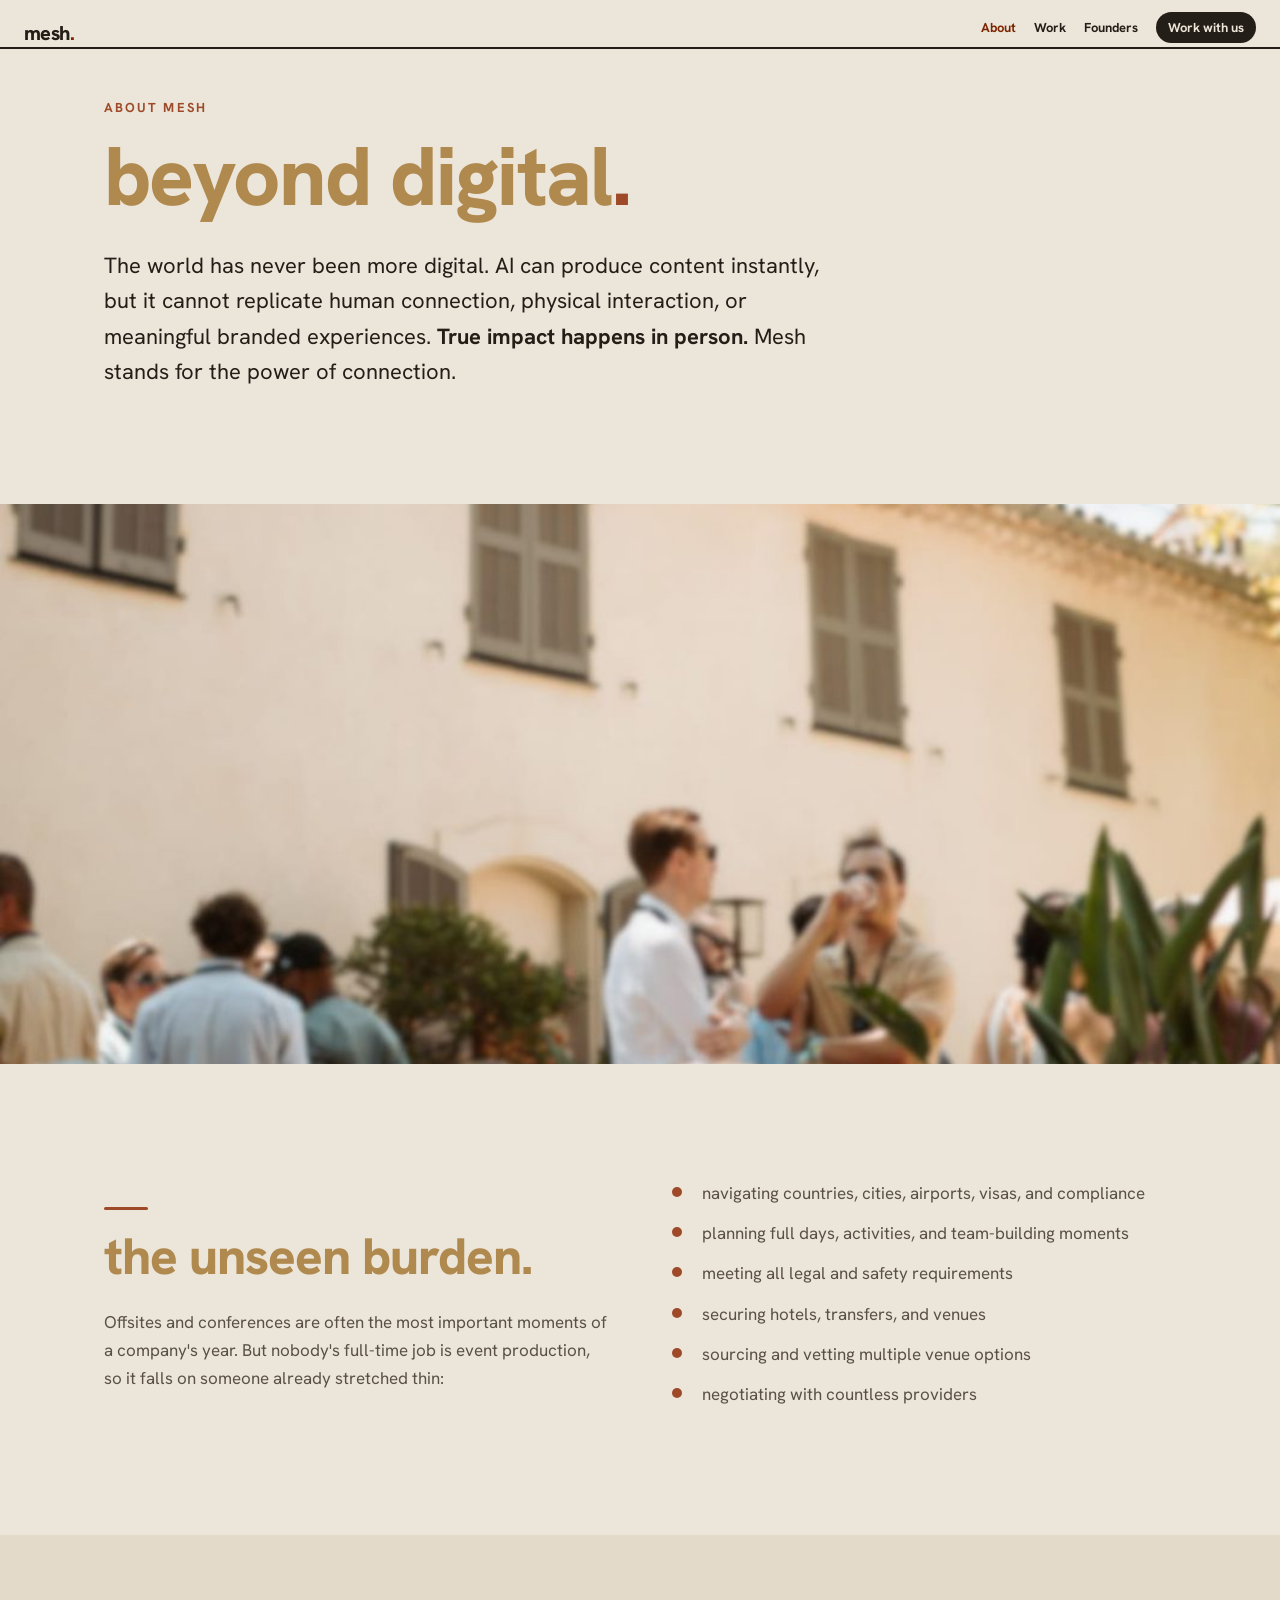
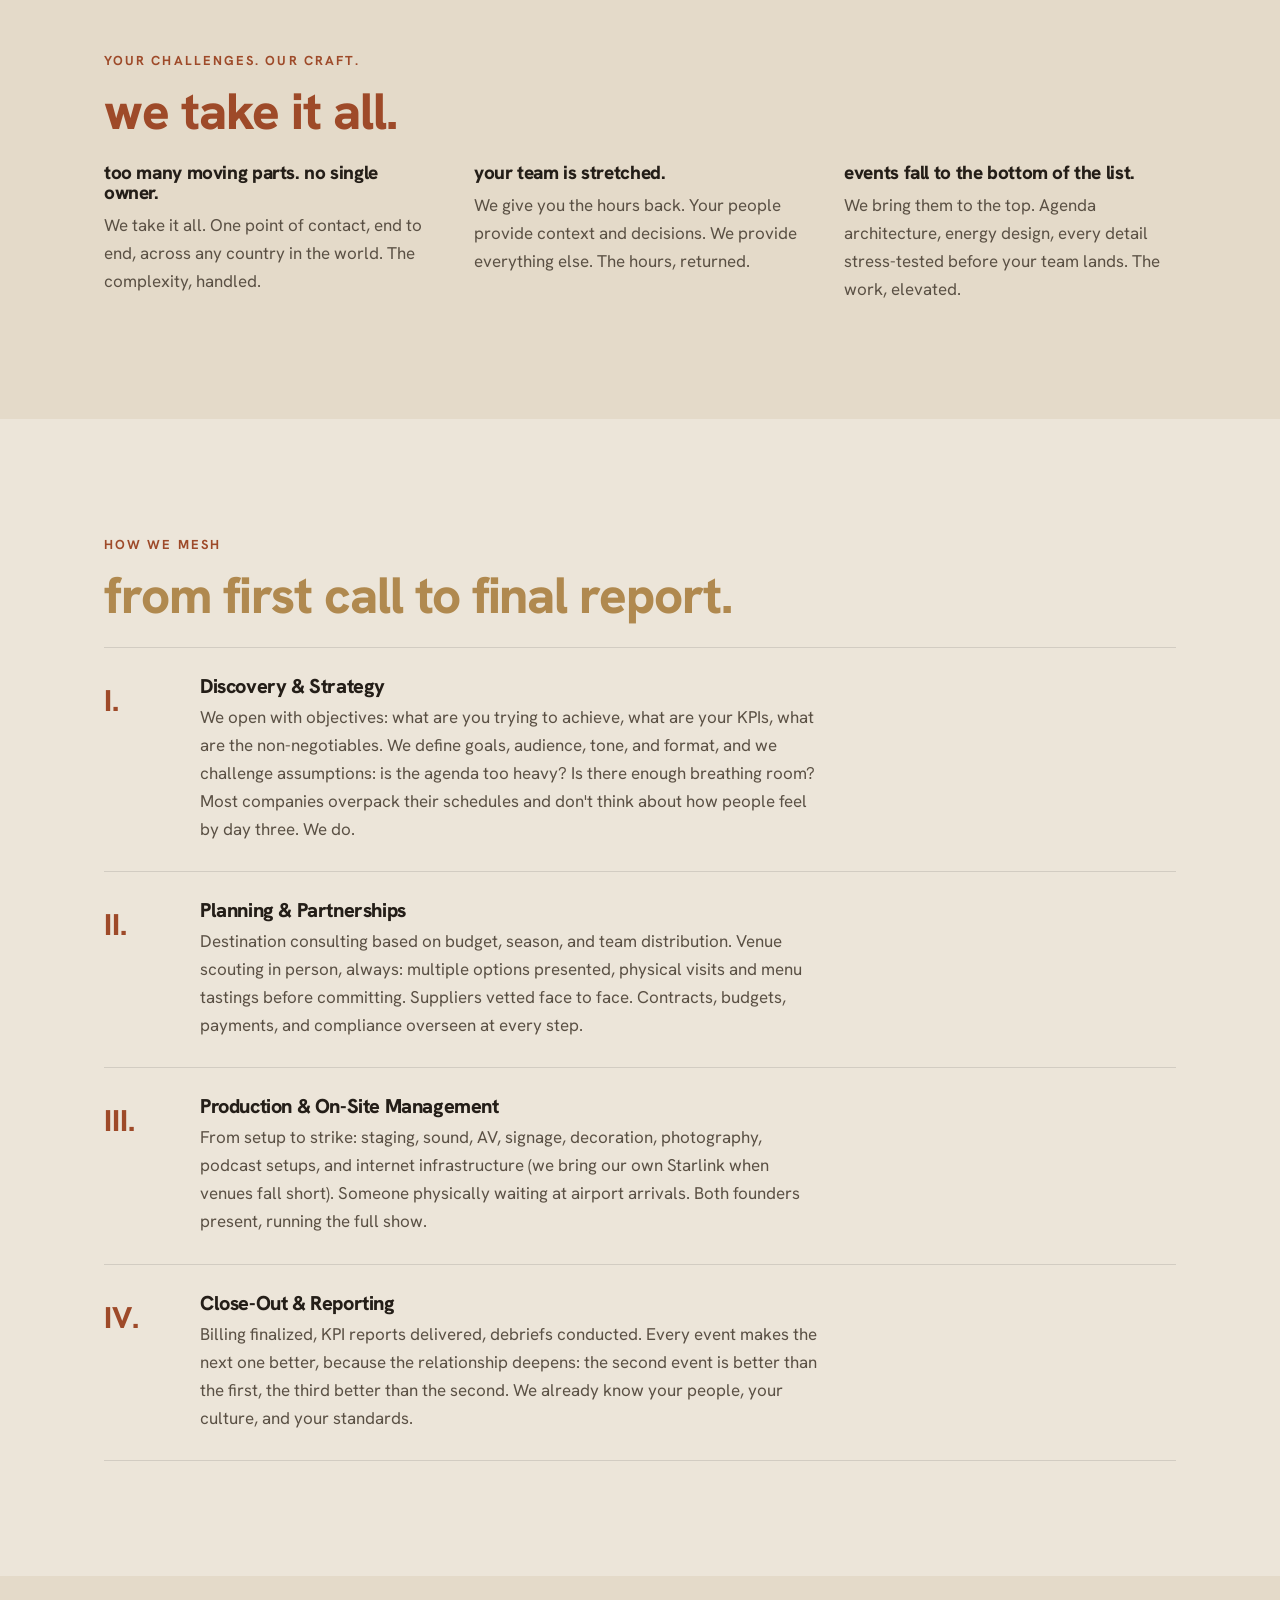
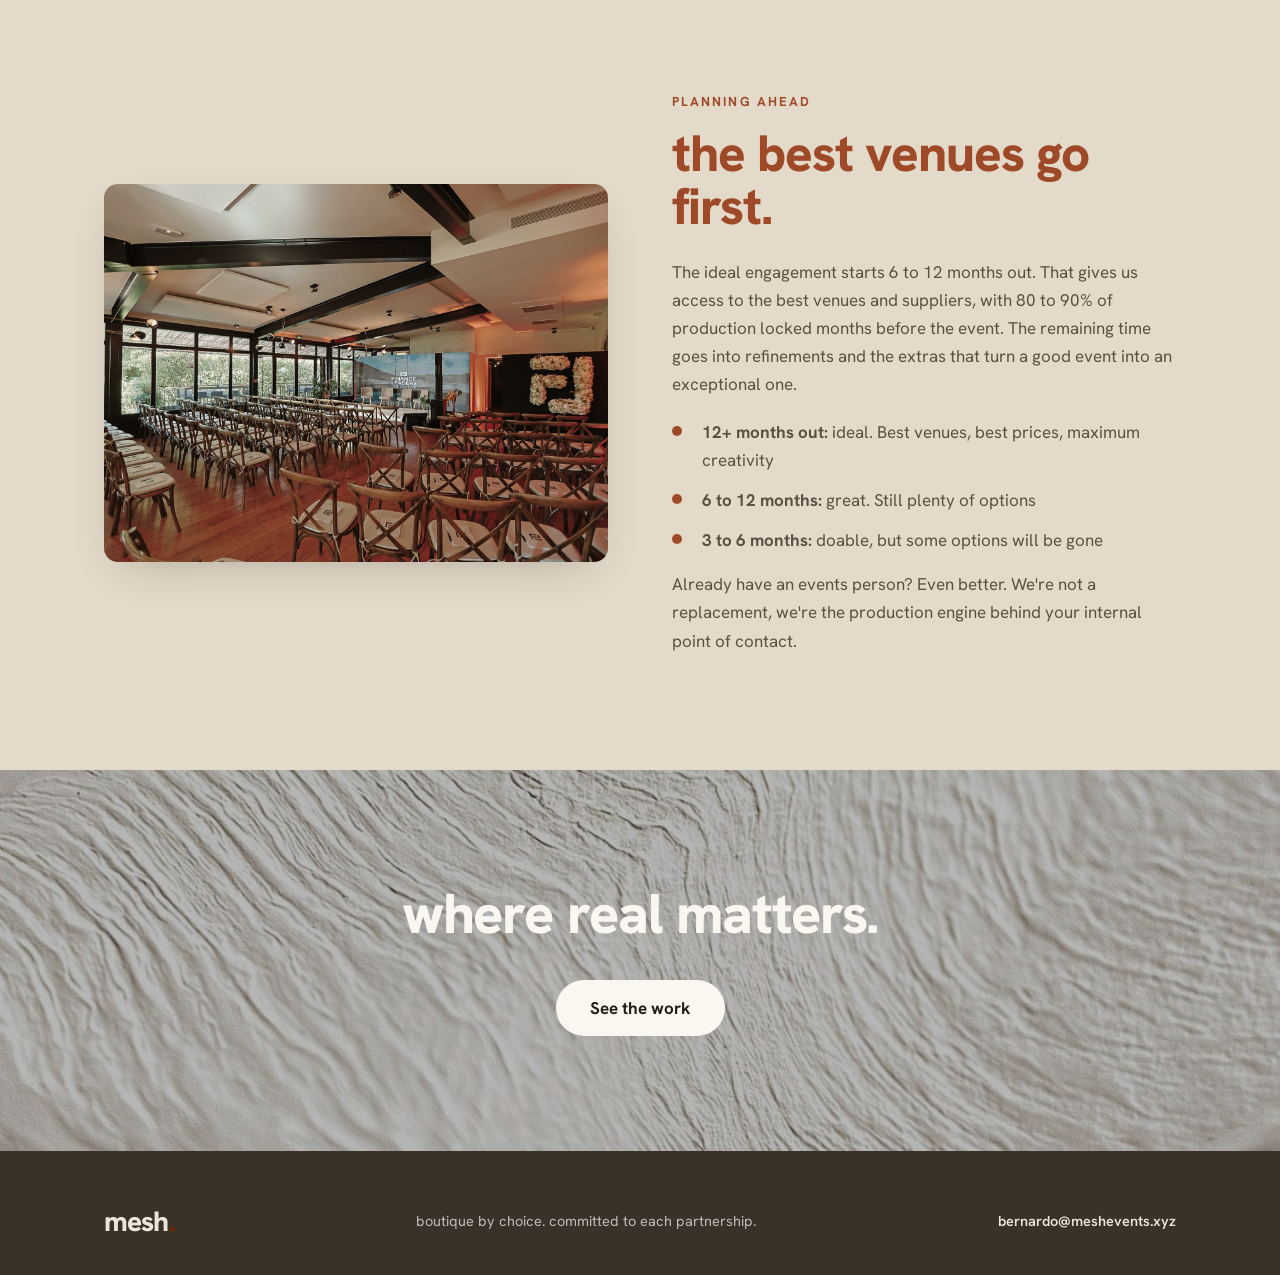
==== about.html @ efc7e6ef "mesh. site v1" ====
<!DOCTYPE html>
<html lang="en">
<head>
<meta charset="UTF-8">
<meta name="viewport" content="width=device-width, initial-scale=1.0">
<title>About · mesh.</title>
<meta name="description" content="How Mesh Events works: an extension of your team, from strategy to on-site management. Both founders at every event.">
<link rel="preconnect" href="https://fonts.googleapis.com">
<link href="https://fonts.googleapis.com/css2?family=Hanken+Grotesk:wght@400;600;700;800&display=swap" rel="stylesheet">
<link rel="icon" type="image/png" href="assets/favicon.png">
<link rel="stylesheet" href="mesh.css">
</head>
<body>

<header class="nav">
  <div class="nav-inner">
    <a href="index.html" class="nav-logo">mesh<span>.</span></a>
    <nav class="links">
      <a href="about.html" class="active">About</a>
      <a href="work.html">Work</a>
      <a href="founders.html">Founders</a>
      <a href="contact.html" class="cta">Work with us</a>
    </nav>
  </div>
</header>

<section>
  <div class="wrap">
    <div class="kicker">about mesh</div>
    <h1 class="display">beyond digital<span class="accent">.</span></h1>
    <p class="lede" style="margin-top:28px">The world has never been more digital. AI can produce content instantly, but it cannot replicate human connection, physical interaction, or meaningful branded experiences. <strong>True impact happens in person.</strong> Mesh stands for the power of connection.</p>
  </div>
</section>

<div class="photo-band"><img src="assets/cannes-courtyard.jpg" alt="Guests at a Mesh event in a Cannes courtyard"></div>

<section>
  <div class="wrap grid-2">
    <div>
      <div class="eyebrow-line"></div>
      <h2 class="section-title sand">the unseen burden.</h2>
      <p class="muted">Offsites and conferences are often the most important moments of a company's year. But nobody's full-time job is event production, so it falls on someone already stretched thin:</p>
    </div>
    <ul class="checks">
      <li>navigating countries, cities, airports, visas, and compliance</li>
      <li>planning full days, activities, and team-building moments</li>
      <li>meeting all legal and safety requirements</li>
      <li>securing hotels, transfers, and venues</li>
      <li>sourcing and vetting multiple venue options</li>
      <li>negotiating with countless providers</li>
    </ul>
  </div>
</section>

<section class="bg-cream">
  <div class="wrap">
    <div class="kicker">your challenges. our craft.</div>
    <h2 class="section-title teal">we take it all.</h2>
    <div class="grid-3">
      <div>
        <h3 style="font-size:19px;margin-bottom:8px">too many moving parts. no single owner.</h3>
        <p class="muted">We take it all. One point of contact, end to end, across any country in the world. The complexity, handled.</p>
      </div>
      <div>
        <h3 style="font-size:19px;margin-bottom:8px">your team is stretched.</h3>
        <p class="muted">We give you the hours back. Your people provide context and decisions. We provide everything else. The hours, returned.</p>
      </div>
      <div>
        <h3 style="font-size:19px;margin-bottom:8px">events fall to the bottom of the list.</h3>
        <p class="muted">We bring them to the top. Agenda architecture, energy design, every detail stress-tested before your team lands. The work, elevated.</p>
      </div>
    </div>
  </div>
</section>

<section>
  <div class="wrap">
    <div class="kicker">how we mesh</div>
    <h2 class="section-title sand">from first call to final report.</h2>
    <div class="process">
      <div class="step-row">
        <div class="num">I.</div>
        <div>
          <h3>Discovery &amp; Strategy</h3>
          <p>We open with objectives: what are you trying to achieve, what are your KPIs, what are the non-negotiables. We define goals, audience, tone, and format, and we challenge assumptions: is the agenda too heavy? Is there enough breathing room? Most companies overpack their schedules and don't think about how people feel by day three. We do.</p>
        </div>
      </div>
      <div class="step-row">
        <div class="num">II.</div>
        <div>
          <h3>Planning &amp; Partnerships</h3>
          <p>Destination consulting based on budget, season, and team distribution. Venue scouting in person, always: multiple options presented, physical visits and menu tastings before committing. Suppliers vetted face to face. Contracts, budgets, payments, and compliance overseen at every step.</p>
        </div>
      </div>
      <div class="step-row">
        <div class="num">III.</div>
        <div>
          <h3>Production &amp; On-Site Management</h3>
          <p>From setup to strike: staging, sound, AV, signage, decoration, photography, podcast setups, and internet infrastructure (we bring our own Starlink when venues fall short). Someone physically waiting at airport arrivals. Both founders present, running the full show.</p>
        </div>
      </div>
      <div class="step-row">
        <div class="num">IV.</div>
        <div>
          <h3>Close-Out &amp; Reporting</h3>
          <p>Billing finalized, KPI reports delivered, debriefs conducted. Every event makes the next one better, because the relationship deepens: the second event is better than the first, the third better than the second. We already know your people, your culture, and your standards.</p>
        </div>
      </div>
    </div>
  </div>
</section>

<section class="bg-cream">
  <div class="wrap grid-2">
    <div class="split-img"><img src="assets/cannes-conference.jpg" alt="Conference room produced by Mesh in Cannes"></div>
    <div>
      <div class="kicker">planning ahead</div>
      <h2 class="section-title teal">the best venues go first.</h2>
      <p class="muted">The ideal engagement starts 6 to 12 months out. That gives us access to the best venues and suppliers, with 80 to 90% of production locked months before the event. The remaining time goes into refinements and the extras that turn a good event into an exceptional one.</p>
      <ul class="checks" style="margin-top:20px">
        <li><strong>12+ months out:</strong> ideal. Best venues, best prices, maximum creativity</li>
        <li><strong>6 to 12 months:</strong> great. Still plenty of options</li>
        <li><strong>3 to 6 months:</strong> doable, but some options will be gone</li>
      </ul>
      <p class="muted" style="margin-top:16px">Already have an events person? Even better. We're not a replacement, we're the production engine behind your internal point of contact.</p>
    </div>
  </div>
</section>

<section class="cta-band" style="background-image:url('assets/texture-cream.jpg')">
  <div class="scrim" style="background:rgba(28,28,28,0.32)"></div>
  <div class="wrap">
    <h2>where real matters.</h2>
    <a class="btn" href="work.html">See the work</a>
  </div>
</section>

<footer>
  <div class="wrap foot-inner">
    <div class="foot-logo">mesh<span>.</span></div>
    <div>boutique by choice. committed to each partnership.</div>
    <a href="mailto:bernardo@meshevents.xyz">bernardo@meshevents.xyz</a>
  </div>
</footer>

</body>
</html>
---- mesh.css ----
/* mesh. — shared styles
   Warm deck palette (matches the v5-playful landing): clay/terracotta accents #7C2500 ·
   sand #D9CCBD · warm tan #B0894F · warm ink #241E18 · cream paper #ECE5D9 */

:root {
  --teal: #9E4A29;
  --teal-deep: #7C2500;
  --sand: #D9CCBD;
  --sand-deep: #B0894F;
  --ink: #241E18;
  --ink-soft: #5A5044;
  --paper: #ECE5D9;
  --cream: #E4DAC9;
  --white: #FAF7F1;
  --espresso: #3A3128;
  --max: 1200px;
  --pad: clamp(20px, 5vw, 64px);
}

* { margin: 0; padding: 0; box-sizing: border-box; }
html { scroll-behavior: smooth; }
body {
  font-family: 'Hanken Grotesk', 'Helvetica Neue', Arial, sans-serif;
  background: var(--paper);
  color: var(--ink);
  font-size: 17px;
  line-height: 1.65;
  -webkit-font-smoothing: antialiased;
}
img { max-width: 100%; display: block; }
a { color: inherit; text-decoration: none; }

/* Type */
h1, h2, h3 { font-weight: 800; letter-spacing: -0.02em; line-height: 1.05; }
.display {
  font-size: clamp(40px, 6.5vw, 84px);
  color: var(--sand-deep);
}
.display .accent { color: var(--teal); }
h2.section-title {
  font-size: clamp(30px, 4vw, 52px);
  margin-bottom: 24px;
}
h2.section-title.sand { color: var(--sand-deep); }
h2.section-title.teal { color: var(--teal); }
.kicker {
  font-size: 13px;
  font-weight: 700;
  letter-spacing: 0.16em;
  text-transform: uppercase;
  color: var(--teal);
  margin-bottom: 14px;
}
.lede { font-size: clamp(18px, 2vw, 22px); line-height: 1.6; color: var(--ink); max-width: 62ch; }
.muted { color: var(--ink-soft); }
p + p { margin-top: 1em; }
strong { font-weight: 700; }

/* Layout */
.wrap { max-width: var(--max); margin: 0 auto; padding-left: var(--pad); padding-right: var(--pad); }
section { padding: clamp(64px, 9vw, 128px) 0; }
header.nav + section, header.nav + main > section:first-child { padding-top: clamp(24px, 4vw, 48px); }
.grid-2 { display: grid; grid-template-columns: 1fr 1fr; gap: clamp(32px, 5vw, 80px); align-items: center; }
.grid-3 { display: grid; grid-template-columns: repeat(3, 1fr); gap: clamp(20px, 3vw, 40px); }
@media (max-width: 860px) {
  .grid-2, .grid-3 { grid-template-columns: 1fr; }
}

/* Nav — corner style matching the landing: edge-anchored, transparent, pill CTA */
header.nav {
  position: static;
  background: transparent;
  border-bottom: 2px solid var(--ink);
}
.nav-inner {
  max-width: none; margin: 0;
  padding: 12px 24px 4px;
  display: flex; align-items: flex-end; justify-content: space-between;
}
.nav-logo img { height: 20px; width: auto; }
nav.links { display: flex; align-items: center; gap: 18px; font-weight: 700; font-size: 13px; }
nav.links a { color: var(--ink); transition: color .18s; padding: 4px 0; }
nav.links a:hover, nav.links a.active { color: var(--teal-deep); }
nav.links a.cta {
  color: var(--paper); background: var(--ink);
  padding: 5px 12px; border-radius: 999px;
}
nav.links a.cta:hover { background: var(--teal-deep); color: var(--paper); }
@media (max-width: 640px) { nav.links a:not(.cta):not(.active) { display: none; } }

/* Hero (photo/texture based) */
.hero {
  position: relative;
  min-height: 82vh;
  display: flex; align-items: center; justify-content: center;
  text-align: center;
  background-size: cover; background-position: center;
  padding: 0;
}
.hero .hero-content { position: relative; z-index: 2; padding: var(--pad); }
.hero .scrim { position: absolute; inset: 0; background: rgba(28,28,28,0.18); z-index: 1; }
.hero img.wordmark { width: min(46vw, 420px); margin: 0 auto 18px; }
.hero .tagline { color: var(--white); font-size: clamp(17px, 2.2vw, 24px); font-weight: 700; text-shadow: 0 1px 12px rgba(0,0,0,0.25); }
.hero .sub { color: rgba(255,255,255,0.92); font-weight: 600; margin-top: 10px; font-size: 15px; }

/* Cards */
.card {
  background: var(--white);
  border-radius: 14px;
  overflow: hidden;
  box-shadow: 0 1px 2px rgba(28,28,28,0.05), 0 12px 32px -18px rgba(28,28,28,0.18);
}
.card .card-body { padding: 28px; }
.card h3 { font-size: 22px; margin-bottom: 10px; }
.card img { aspect-ratio: 3/2; object-fit: cover; width: 100%; }

/* Numbers strip */
.numbers {
  background: var(--espresso); color: var(--paper);
}
.numbers .grid-4 {
  display: grid; grid-template-columns: repeat(4, 1fr); gap: 32px; text-align: center;
}
@media (max-width: 860px) { .numbers .grid-4 { grid-template-columns: repeat(2, 1fr); } }
.numbers .n { font-size: clamp(34px, 4.5vw, 56px); font-weight: 800; color: var(--sand); line-height: 1; }
.numbers .l { margin-top: 10px; font-size: 15px; color: rgba(243,243,241,0.75); }

/* Quotes */
.quote-card {
  background: var(--white); border-radius: 14px; padding: 32px;
  box-shadow: 0 1px 2px rgba(28,28,28,0.05), 0 12px 32px -18px rgba(28,28,28,0.18);
  display: flex; flex-direction: column; gap: 18px;
}
.quote-card blockquote { font-size: 16.5px; line-height: 1.65; color: var(--ink-soft); font-style: italic; }
.quote-card .who { display: flex; align-items: center; gap: 12px; margin-top: auto; }
.quote-card .who img { height: 20px; width: auto; opacity: 0.85; }
.quote-card .who span { font-weight: 700; font-size: 14px; }
.stars { color: var(--sand-deep); letter-spacing: 2px; font-size: 14px; }

/* Full-bleed photo band */
.photo-band { padding: 0; }
.photo-band img { width: 100%; height: min(64vh, 560px); object-fit: cover; }

/* Split photo/text */
.split-img { border-radius: 14px; overflow: hidden; box-shadow: 0 16px 44px -20px rgba(28,28,28,0.3); }
.split-img img { width: 100%; height: 100%; object-fit: cover; aspect-ratio: 4/3; }

/* Process */
.process { counter-reset: step; }
.step-row {
  display: grid; grid-template-columns: 72px 1fr; gap: 24px;
  padding: 28px 0; border-top: 1px solid rgba(28,28,28,0.12);
}
.step-row:last-child { border-bottom: 1px solid rgba(28,28,28,0.12); }
.step-row .num { font-size: 30px; font-weight: 800; color: var(--teal); }
.step-row h3 { font-size: 20px; margin-bottom: 6px; }
.step-row p { color: var(--ink-soft); max-width: 62ch; }

/* Lists */
ul.checks { list-style: none; }
ul.checks li { padding-left: 30px; position: relative; margin-bottom: 12px; color: var(--ink-soft); }
ul.checks li::before {
  content: ''; position: absolute; left: 0; top: 8px;
  width: 10px; height: 10px; border-radius: 50%; background: var(--teal);
}
ul.checks.sand li::before { background: var(--sand-deep); }

/* Case studies */
.case { border-top: 1px solid rgba(28,28,28,0.1); }
.case .meta {
  display: flex; flex-wrap: wrap; gap: 12px 28px;
  font-size: 14px; font-weight: 700; color: var(--ink-soft);
  margin: 18px 0 26px;
}
.case .meta span b { color: var(--teal-deep); font-weight: 800; text-transform: uppercase; letter-spacing: 0.08em; font-size: 12px; display: block; }
.case-gallery { display: grid; grid-template-columns: 2fr 1fr 1fr; gap: 14px; margin-top: 40px; }
.case-gallery img { border-radius: 12px; object-fit: cover; width: 100%; height: 100%; aspect-ratio: 4/3; }
.case-gallery img:first-child { grid-row: span 2; aspect-ratio: auto; }
@media (max-width: 860px) { .case-gallery { grid-template-columns: 1fr 1fr; } .case-gallery img:first-child { grid-row: auto; grid-column: span 2; aspect-ratio: 16/9; } }
.case blockquote.outcome {
  margin-top: 36px; padding: 26px 30px;
  background: var(--cream); border-left: 4px solid var(--teal);
  border-radius: 0 12px 12px 0; font-style: italic; color: var(--ink-soft);
}
.case blockquote.outcome cite { display: block; margin-top: 10px; font-style: normal; font-weight: 700; color: var(--ink); }

/* Founders */
.founder { display: grid; grid-template-columns: 260px 1fr; gap: clamp(24px, 4vw, 56px); align-items: start; }
.founder img { border-radius: 14px; width: 100%; }
.founder h3 { font-size: 28px; color: var(--teal-deep); margin-bottom: 4px; }
.founder .role { font-weight: 700; font-size: 14px; letter-spacing: 0.1em; text-transform: uppercase; color: var(--ink-soft); margin-bottom: 16px; }
.founder .own-voice {
  margin-top: 18px; padding: 20px 24px; background: var(--white); border-radius: 12px;
  font-style: italic; color: var(--ink-soft);
  box-shadow: 0 1px 2px rgba(28,28,28,0.05), 0 10px 28px -18px rgba(28,28,28,0.16);
}
@media (max-width: 720px) { .founder { grid-template-columns: 1fr; } .founder img { max-width: 300px; } }

/* CTA band */
.cta-band {
  position: relative; text-align: center; color: var(--white);
  background-size: cover; background-position: center;
}
.cta-band .scrim { position: absolute; inset: 0; background: rgba(28,28,28,0.42); }
.cta-band .wrap { position: relative; z-index: 2; }
.cta-band h2 { font-size: clamp(30px, 4.5vw, 56px); margin-bottom: 18px; }
.btn {
  display: inline-block; margin-top: 18px;
  background: var(--white); color: var(--ink);
  font-weight: 700; padding: 14px 34px; border-radius: 999px;
  transition: transform .15s, background .15s;
}
.btn:hover { transform: translateY(-2px); background: var(--sand); }
.btn.dark { background: var(--ink); color: var(--white); }
.btn.dark:hover { background: var(--teal-deep); }

/* Footer */
footer {
  background: var(--espresso); color: rgba(243,243,241,0.72);
  padding: 56px 0 40px; font-size: 14.5px;
}
footer .foot-inner { display: flex; flex-wrap: wrap; gap: 28px; justify-content: space-between; align-items: center; }
footer img { height: 26px; }
footer a { color: var(--paper); font-weight: 600; }
footer a:hover { color: var(--sand); }

/* Utility */
.bg-cream { background: var(--cream); }
.bg-white { background: var(--white); }
.center { text-align: center; }
.mt-lg { margin-top: 48px; }
.eyebrow-line { width: 44px; height: 3px; background: var(--teal); margin-bottom: 20px; border-radius: 2px; }

/* Typographic logo (nav + footer) */
.nav-logo { font-size: 20px; font-weight: 800; letter-spacing: -0.03em; color: var(--ink); line-height: 1; }
.nav-logo span { color: var(--teal-deep); }
.foot-logo { font-size: 28px; font-weight: 800; letter-spacing: -0.03em; color: var(--paper); line-height: 1; }
.foot-logo span { color: var(--teal-deep); }

/* Typographic hero (v2 — replaces logo-over-photo) */
.hero-type {
  padding: clamp(90px, 14vh, 160px) 0 clamp(36px, 5vh, 64px);
  background: var(--paper);
}
.hero-type .giant {
  font-size: clamp(96px, 19vw, 280px);
  font-weight: 800; letter-spacing: -0.045em; line-height: 0.9;
  color: var(--ink);
}
.hero-type .dot { color: var(--teal); }
.hero-type .hero-line {
  display: flex; flex-wrap: wrap; justify-content: space-between; align-items: baseline;
  gap: 8px 32px; margin-top: 26px;
  border-top: 2px solid var(--ink); padding-top: 18px;
}
.hero-type .tagline { font-size: clamp(17px, 2.4vw, 26px); font-weight: 700; color: var(--ink); }
.hero-type .sub { font-size: clamp(14px, 1.6vw, 17px); font-weight: 600; color: var(--ink-soft); }
.hero-photo img { height: min(72vh, 640px); }

/* Hero v3: the work leads, logo stays small in the nav */
.hero-work { justify-content: flex-start; align-items: flex-end; }
.hero-work .hero-caption {
  position: relative; z-index: 2;
  padding: 0 var(--pad) clamp(40px, 7vh, 72px);
  max-width: 900px;
}
.hero-work .hero-caption h1 {
  color: var(--white); font-size: clamp(32px, 5.2vw, 66px);
  letter-spacing: -0.02em; line-height: 1.05;
  text-shadow: 0 2px 24px rgba(0,0,0,0.35);
}
.hero-work .hero-caption .sub {
  margin-top: 16px; color: rgba(255,255,255,0.92);
  font-weight: 600; font-size: clamp(13.5px, 1.5vw, 16px);
  text-shadow: 0 1px 12px rgba(0,0,0,0.35);
}
.hero-work .scrim { background: linear-gradient(180deg, rgba(28,28,28,0.12) 40%, rgba(28,28,28,0.55) 100%); }
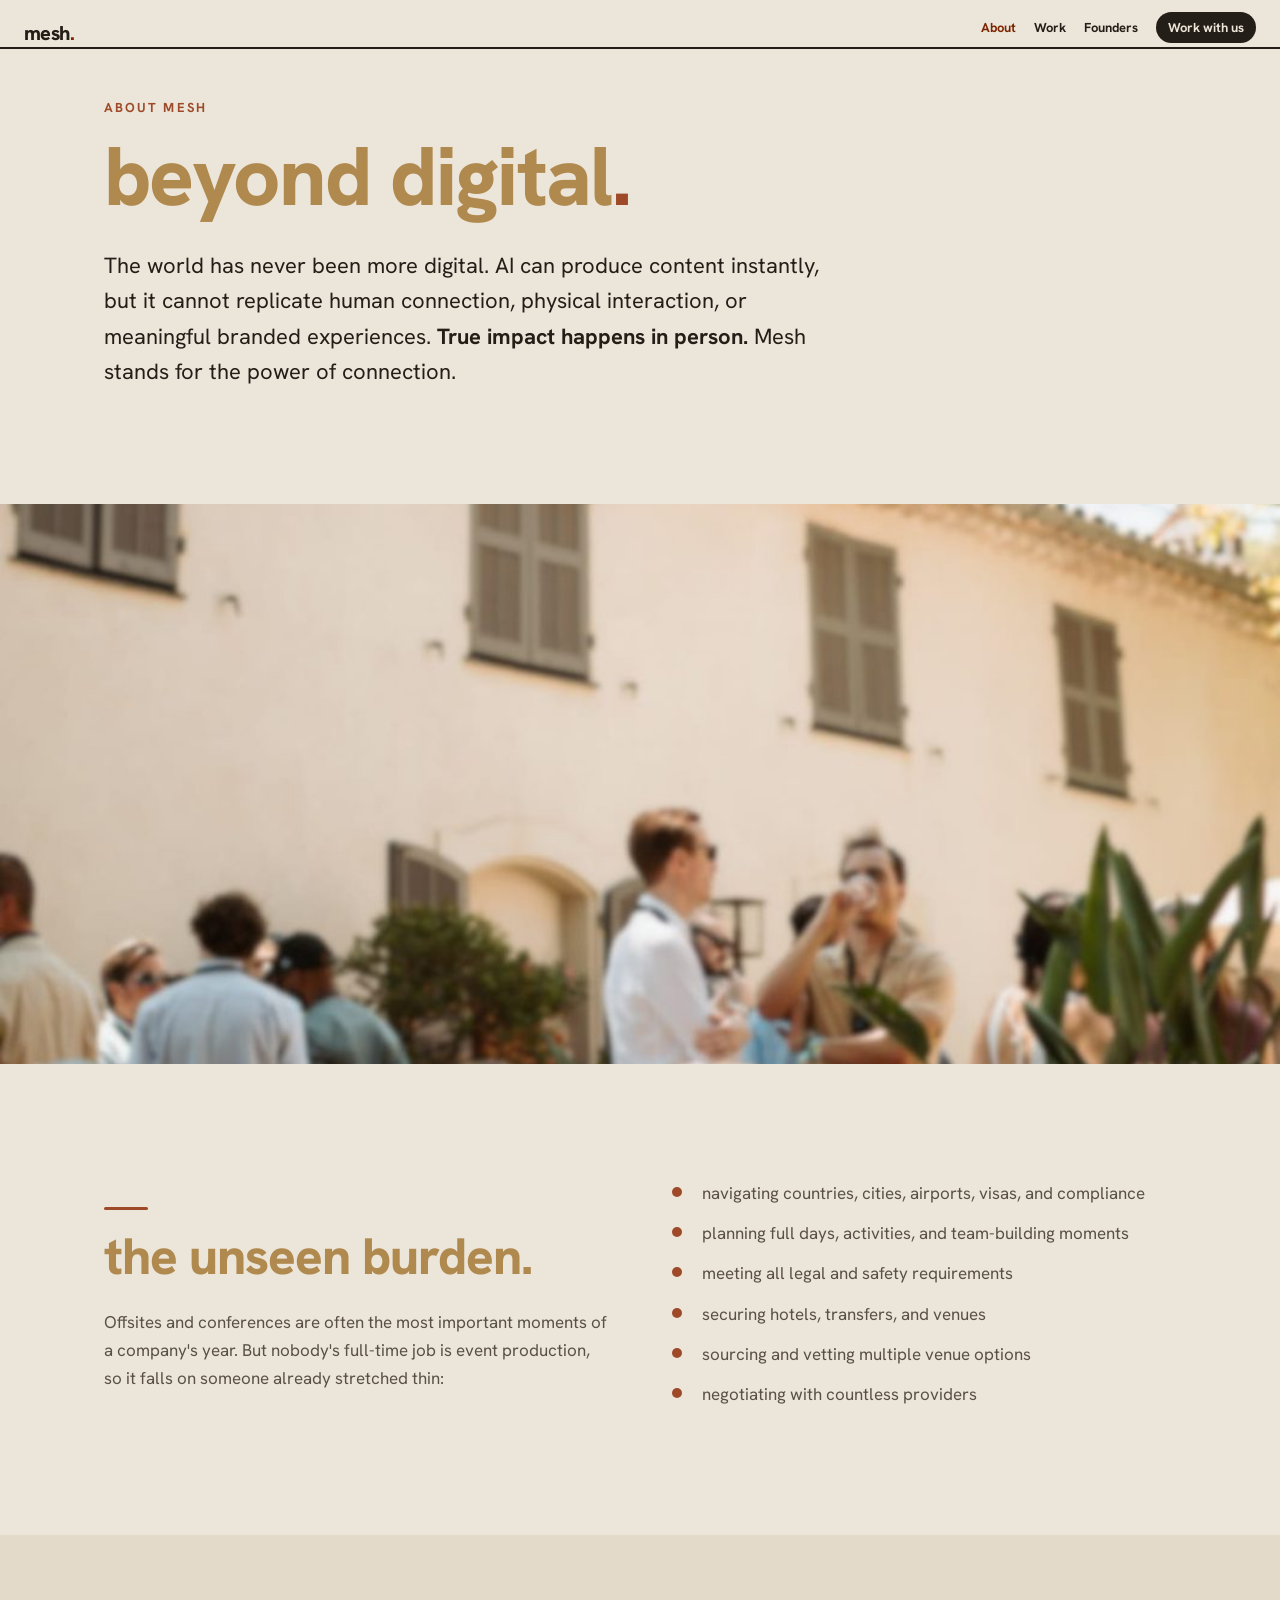
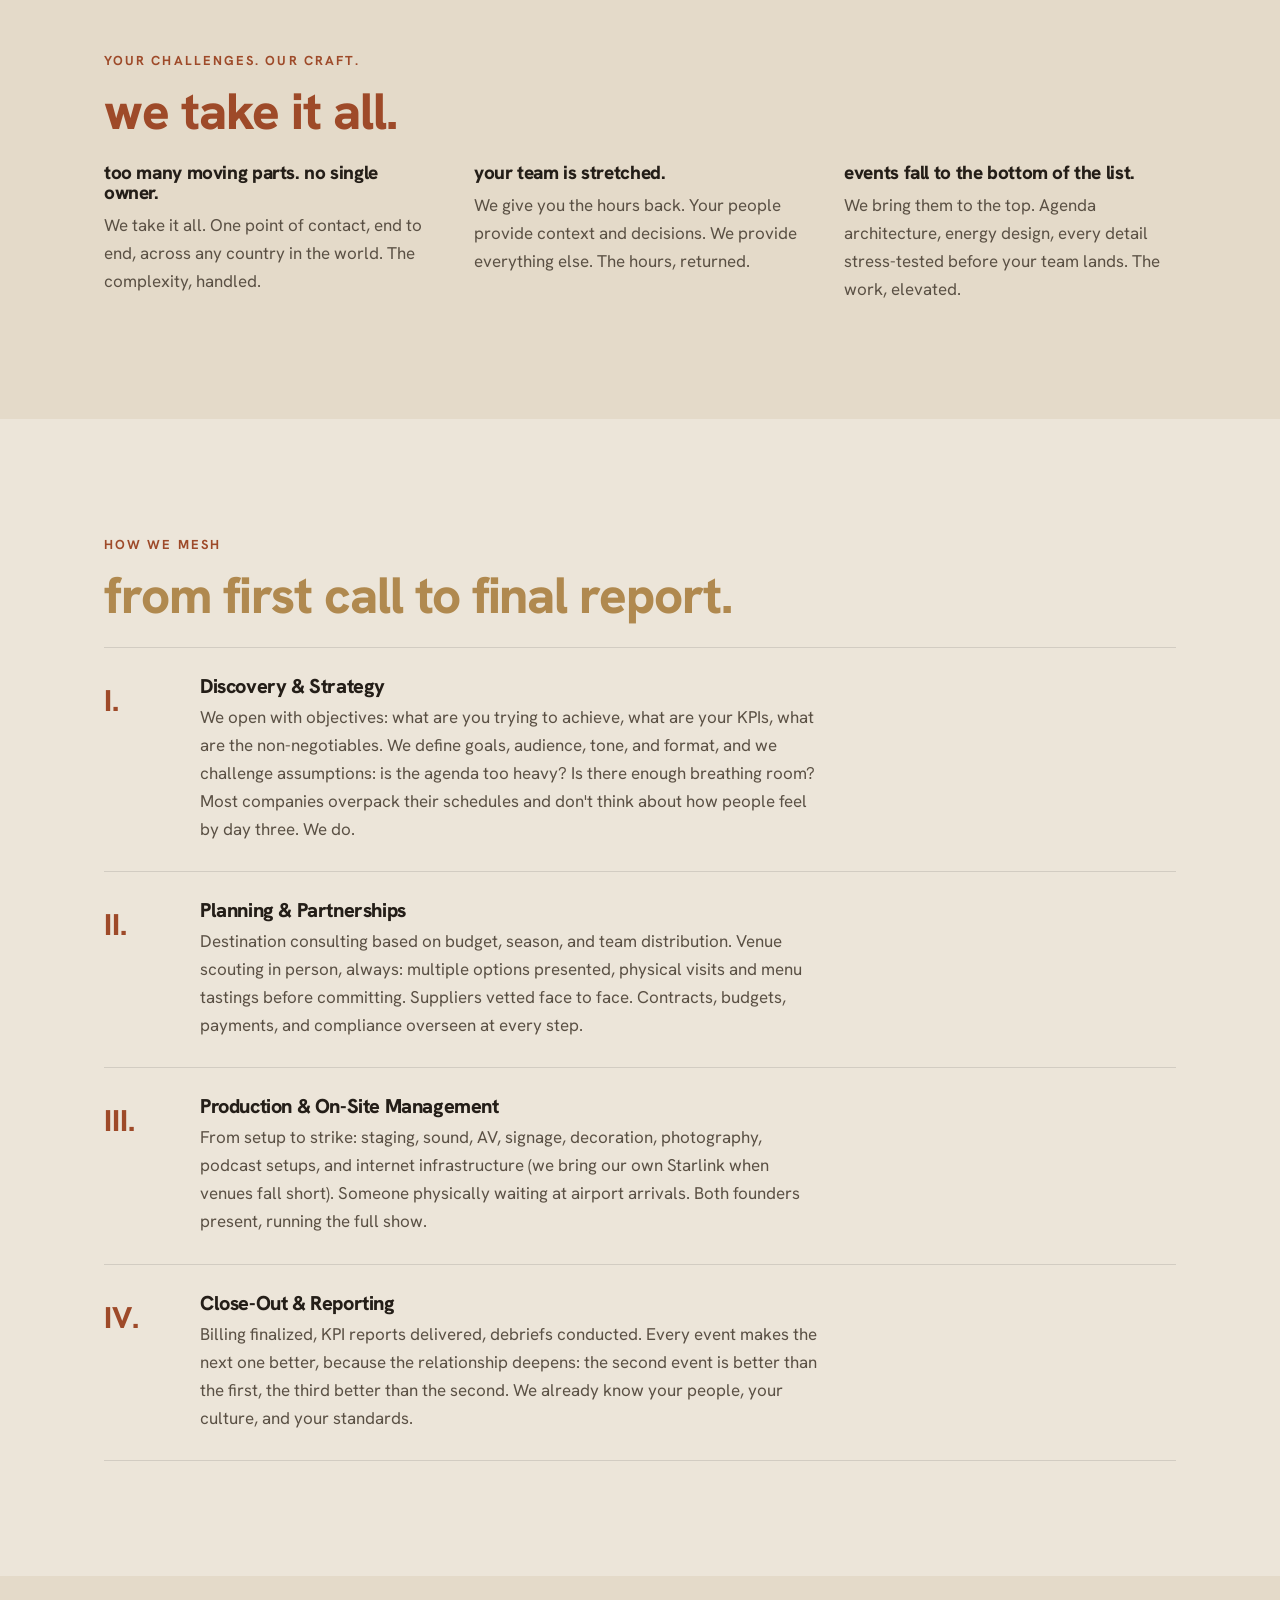
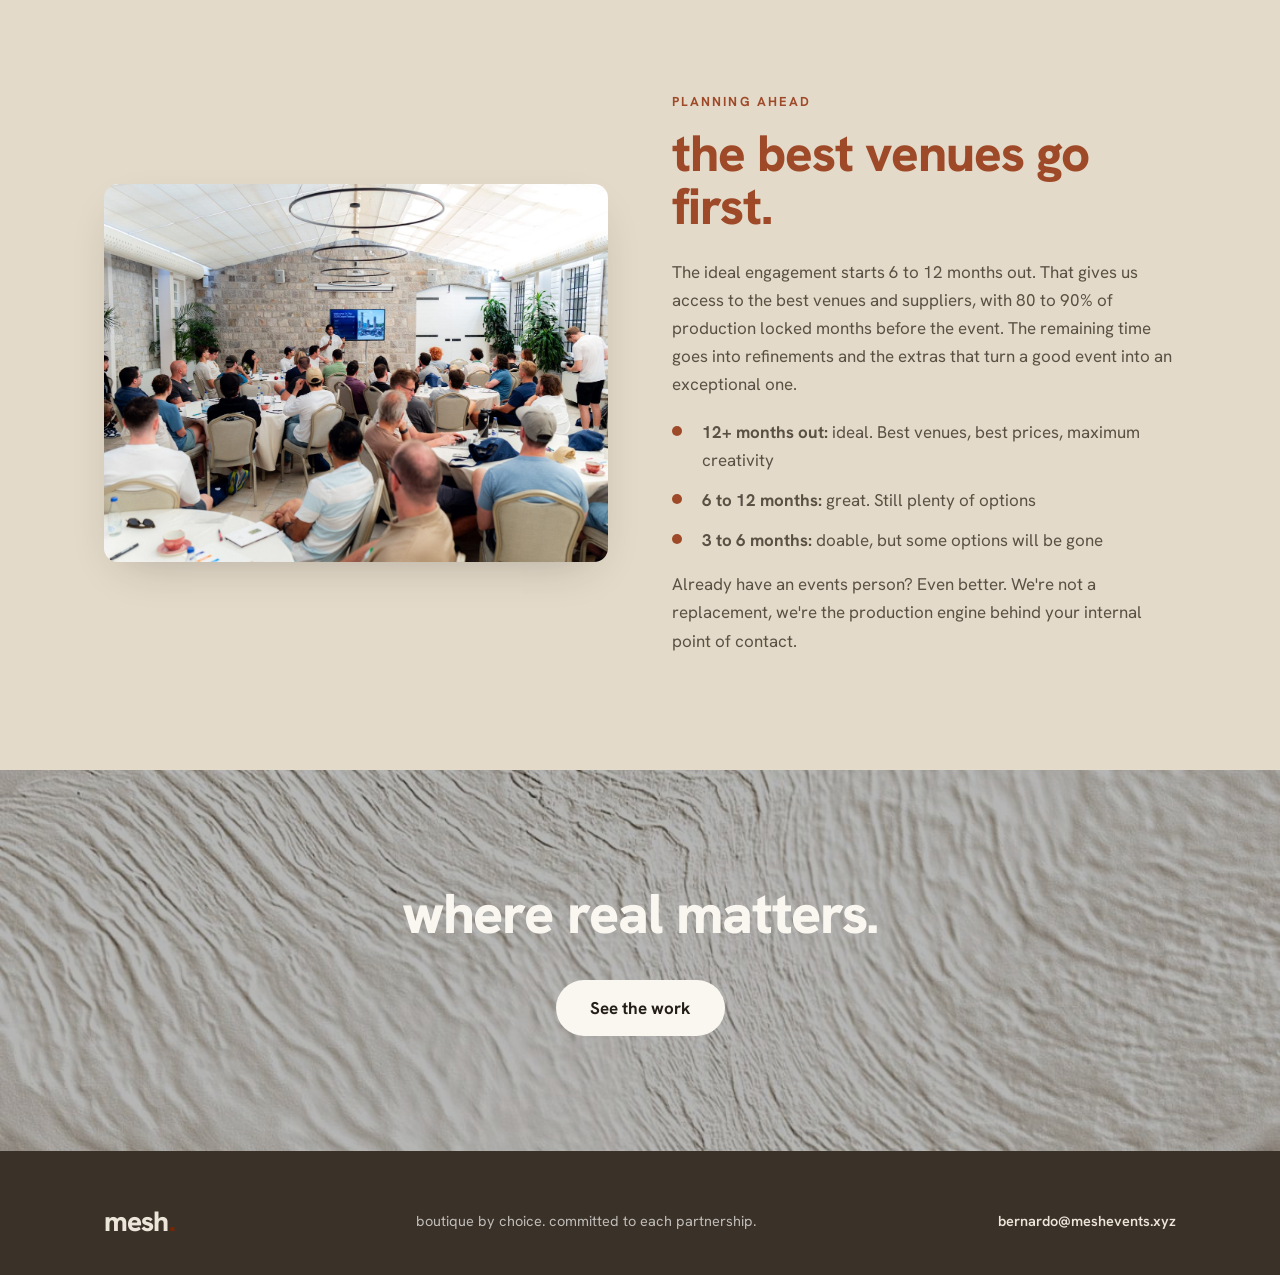
==== commit 8a470a64: "Restore Tres/Delphi photos (no-faces rule applies only to 1inch)" ====
--- a/about.html
+++ b/about.html
@@ -112,7 +112,7 @@
 
 <section class="bg-cream">
   <div class="wrap grid-2">
-    <div class="split-img"><img src="assets/cannes-conference.jpg" alt="Conference room produced by Mesh in Cannes"></div>
+    <div class="split-img"><img src="assets/kotor-meeting.jpg" alt="Work session during a retreat produced by Mesh"></div>
     <div>
       <div class="kicker">planning ahead</div>
       <h2 class="section-title teal">the best venues go first.</h2>
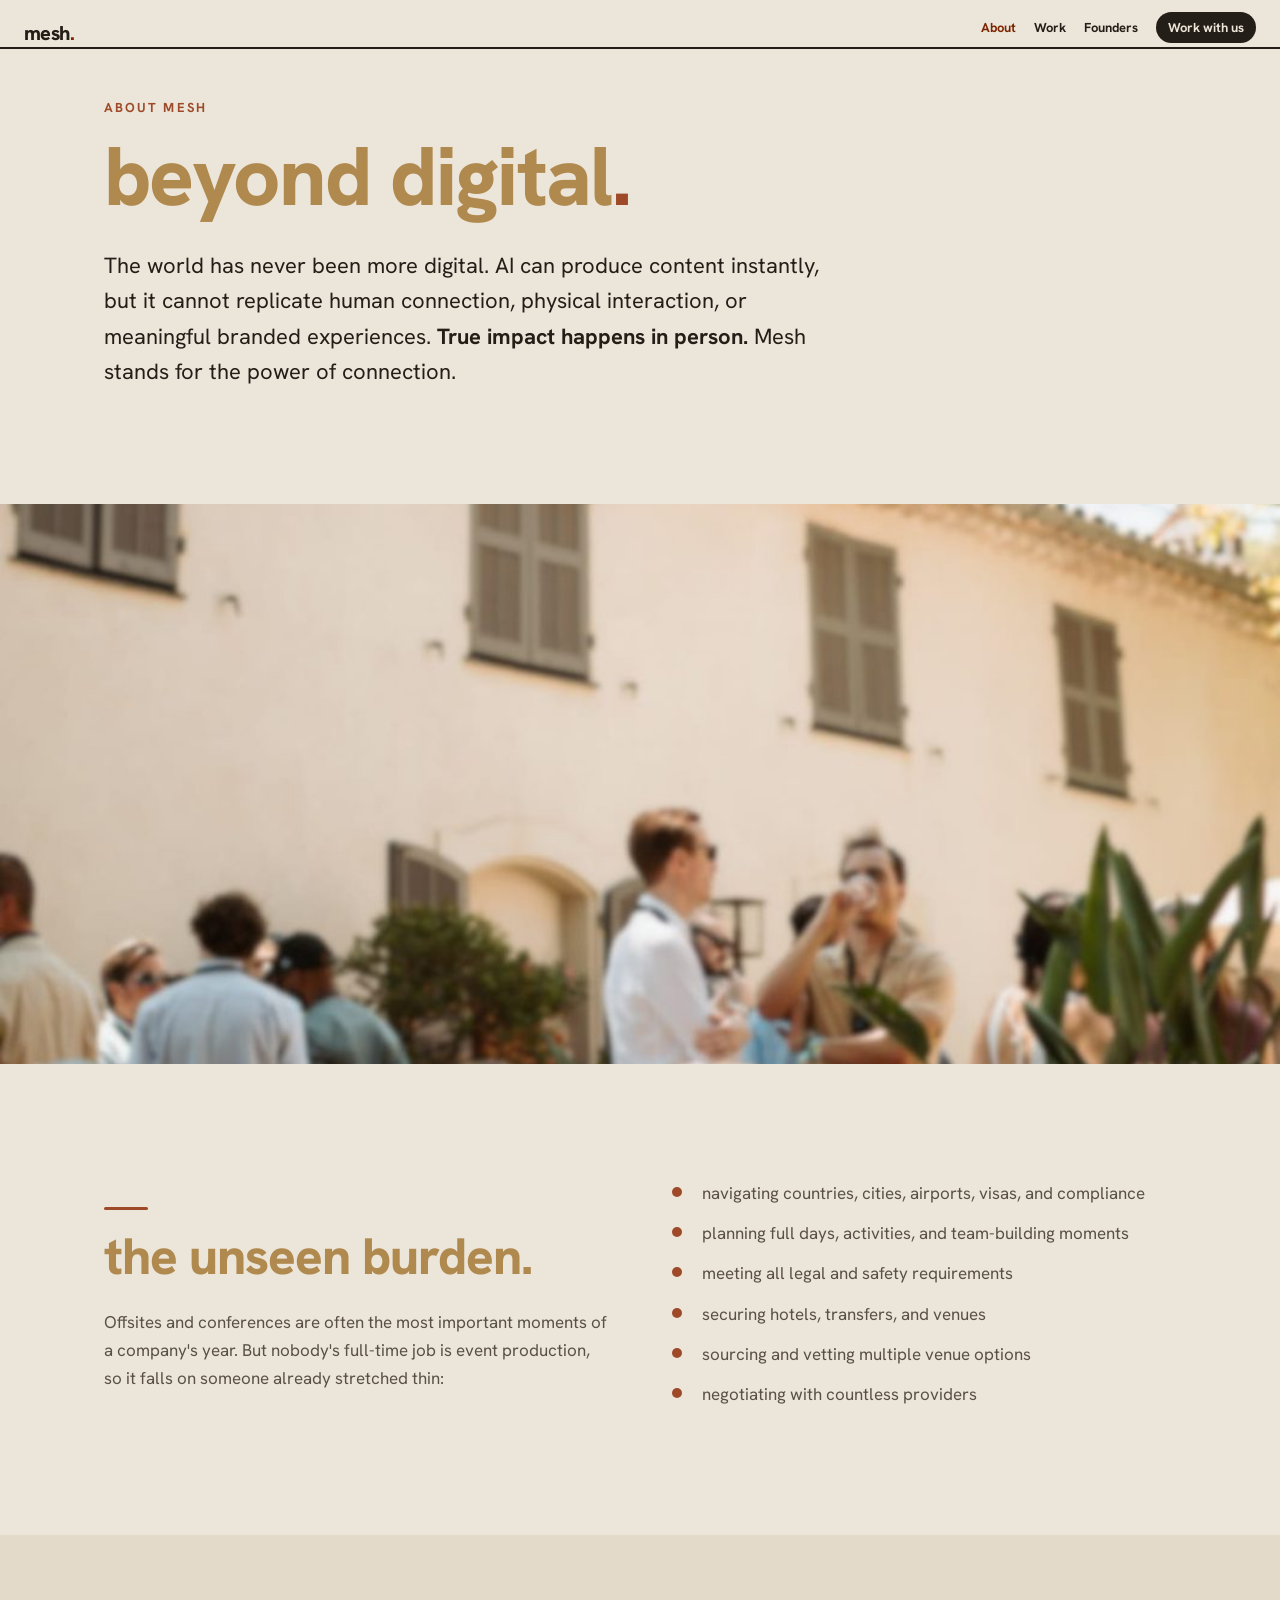
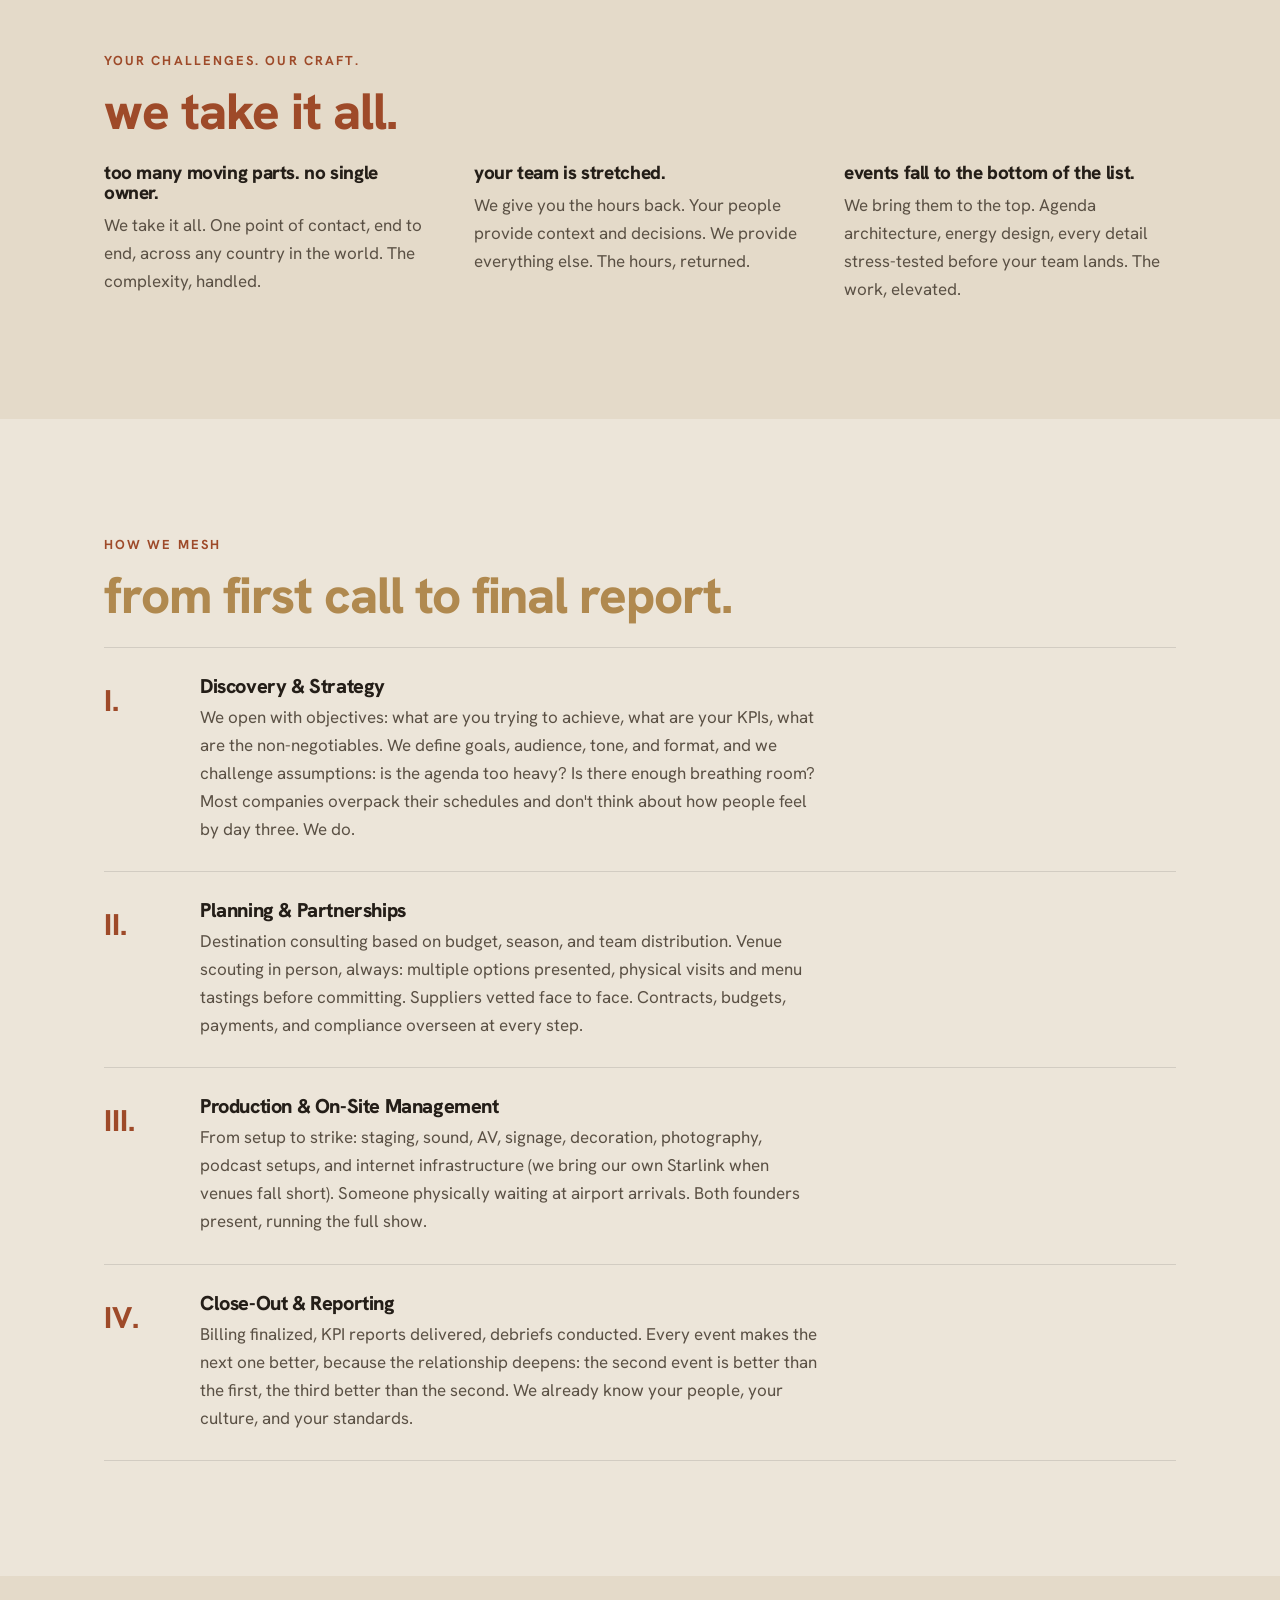
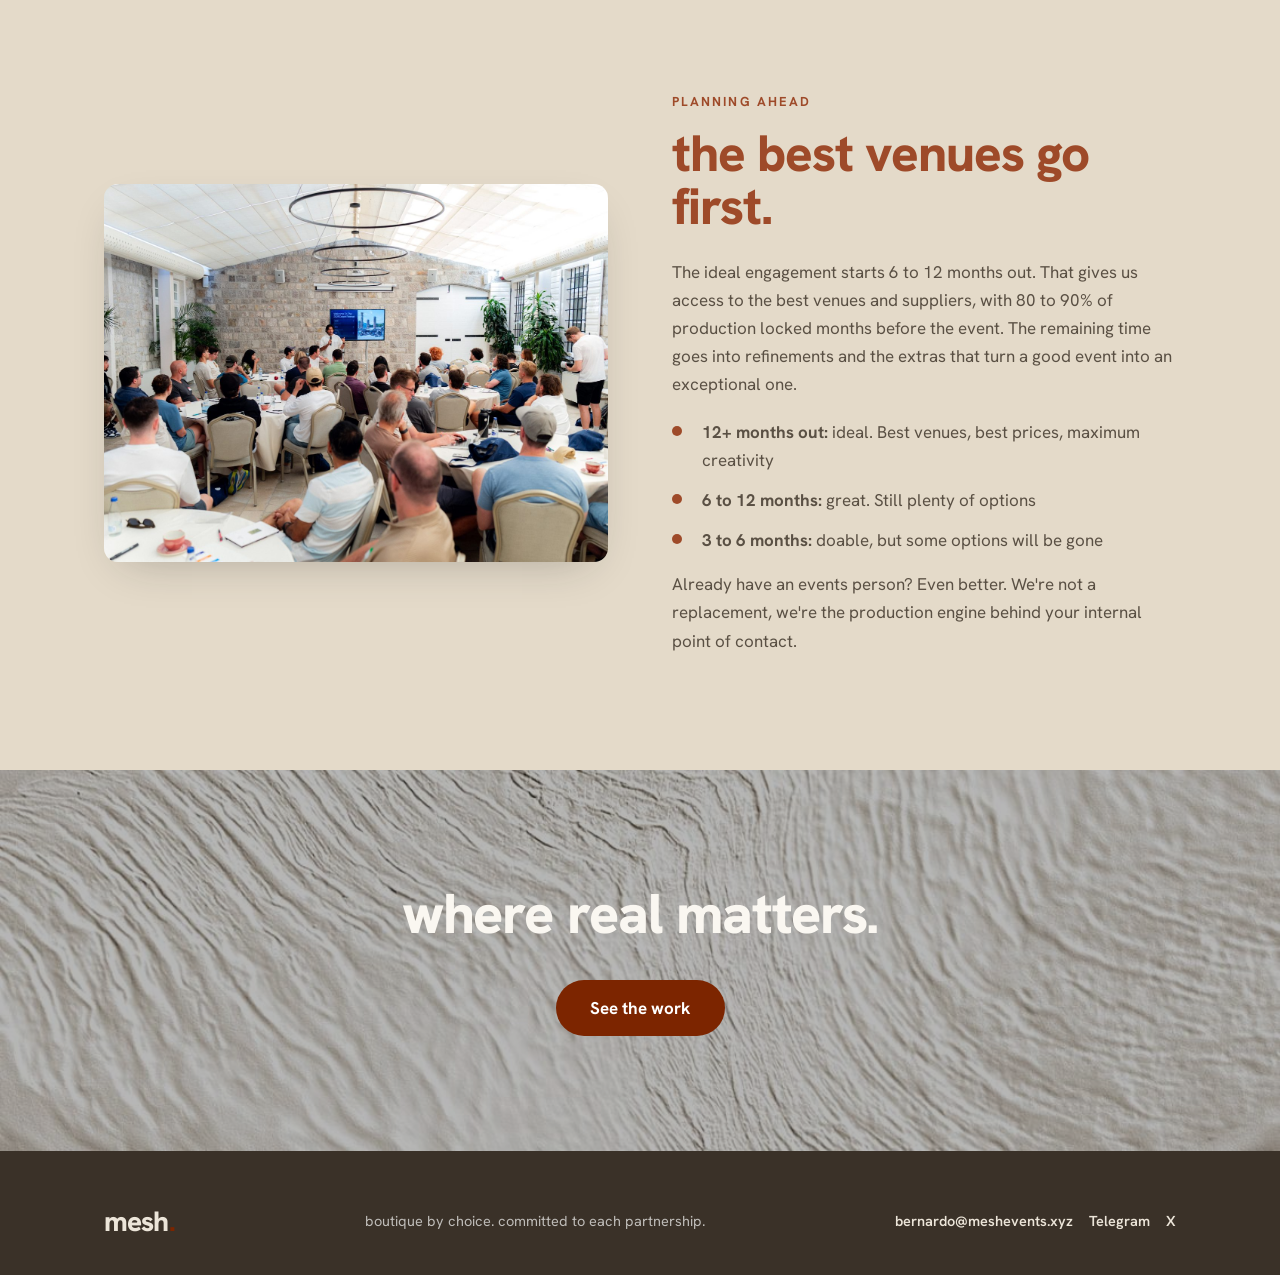
==== commit f2fa89cc: "Inner footers: full contact trio" ====
--- a/about.html
+++ b/about.html
@@ -139,7 +139,7 @@
   <div class="wrap foot-inner">
     <div class="foot-logo">mesh<span>.</span></div>
     <div>boutique by choice. committed to each partnership.</div>
-    <a href="mailto:bernardo@meshevents.xyz">bernardo@meshevents.xyz</a>
+    <div style="display:flex;gap:16px;flex-wrap:wrap"><a href="mailto:bernardo@meshevents.xyz">bernardo@meshevents.xyz</a><a href="https://t.me/BernardoRM" target="_blank" rel="noopener">Telegram</a><a href="https://x.com/bernardorm5" target="_blank" rel="noopener">X</a></div>
   </div>
 </footer>
 
--- a/mesh.css
+++ b/mesh.css
@@ -206,11 +206,11 @@
 .cta-band h2 { font-size: clamp(30px, 4.5vw, 56px); margin-bottom: 18px; }
 .btn {
   display: inline-block; margin-top: 18px;
-  background: var(--white); color: var(--ink);
+  background: var(--teal-deep); color: #fff;
   font-weight: 700; padding: 14px 34px; border-radius: 999px;
   transition: transform .15s, background .15s;
 }
-.btn:hover { transform: translateY(-2px); background: var(--sand); }
+.btn:hover { transform: translateY(-2px); background: var(--espresso); }
 .btn.dark { background: var(--ink); color: var(--white); }
 .btn.dark:hover { background: var(--teal-deep); }
 
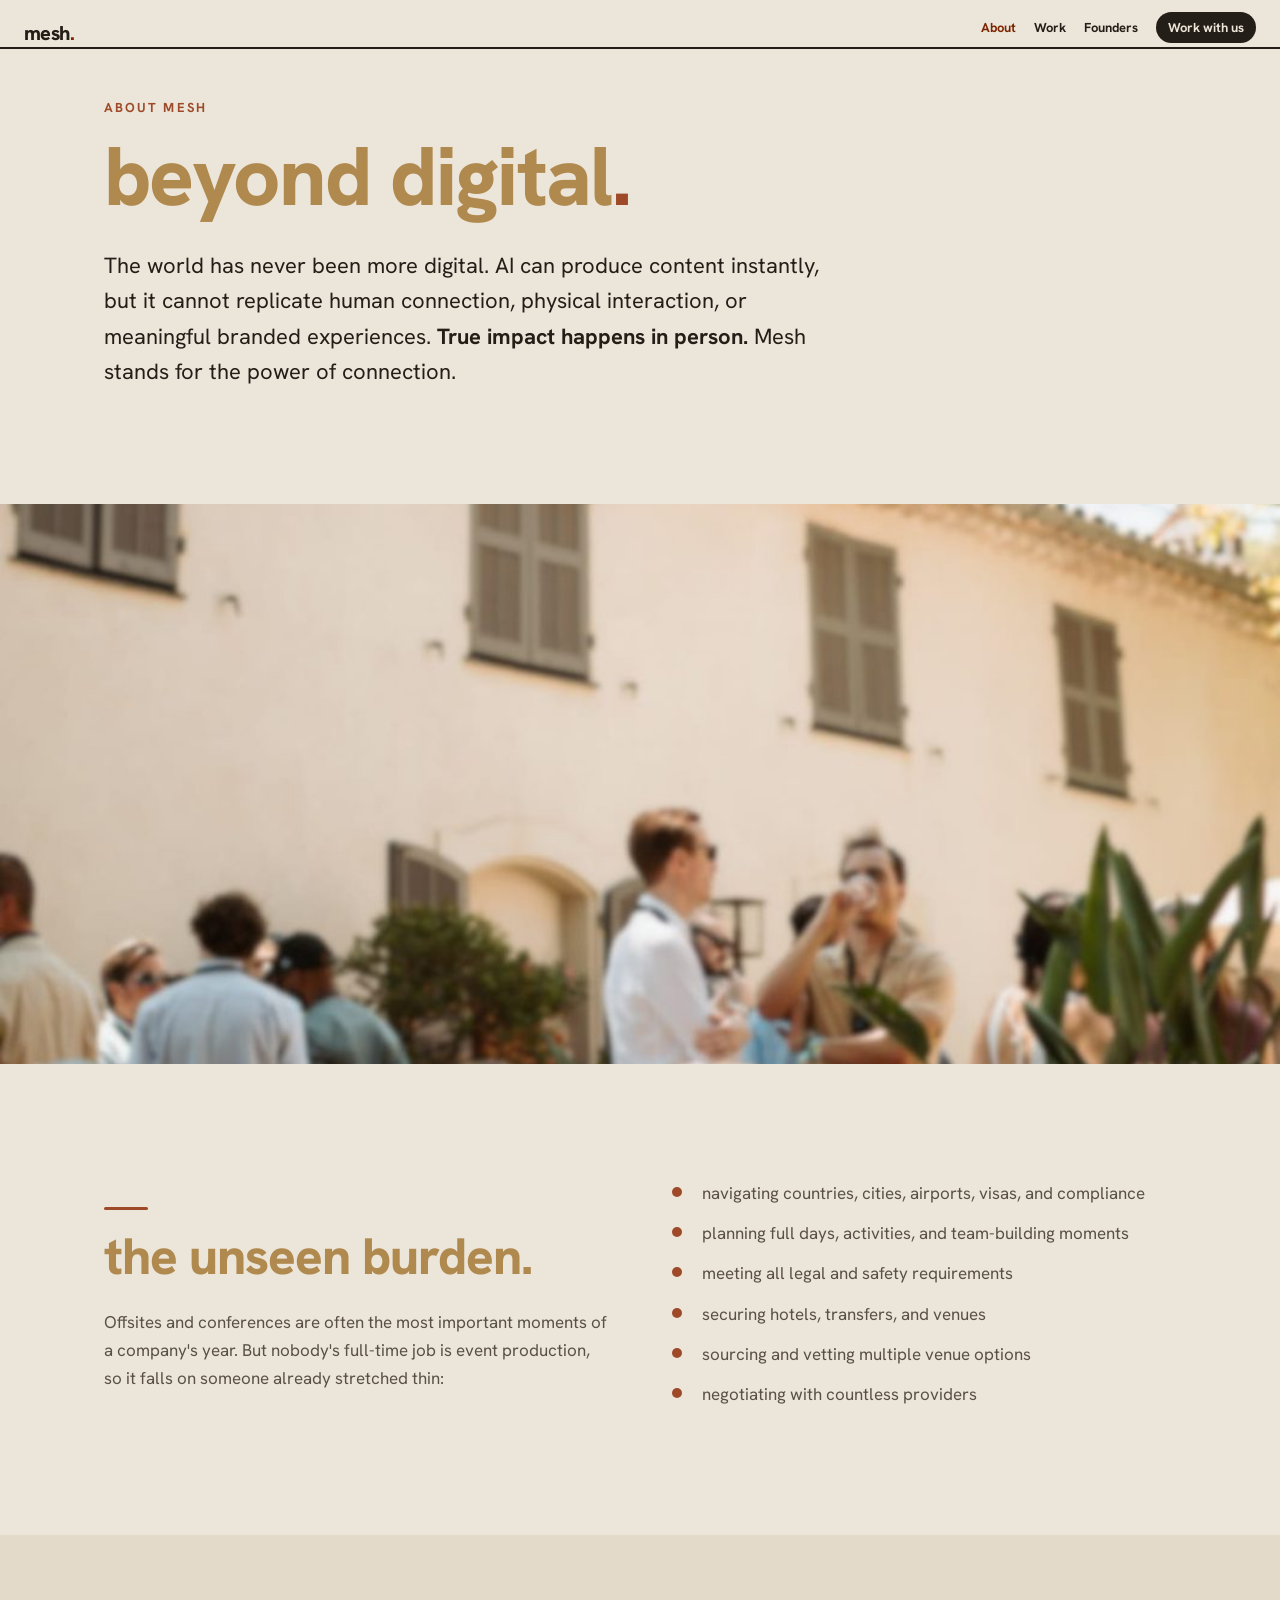
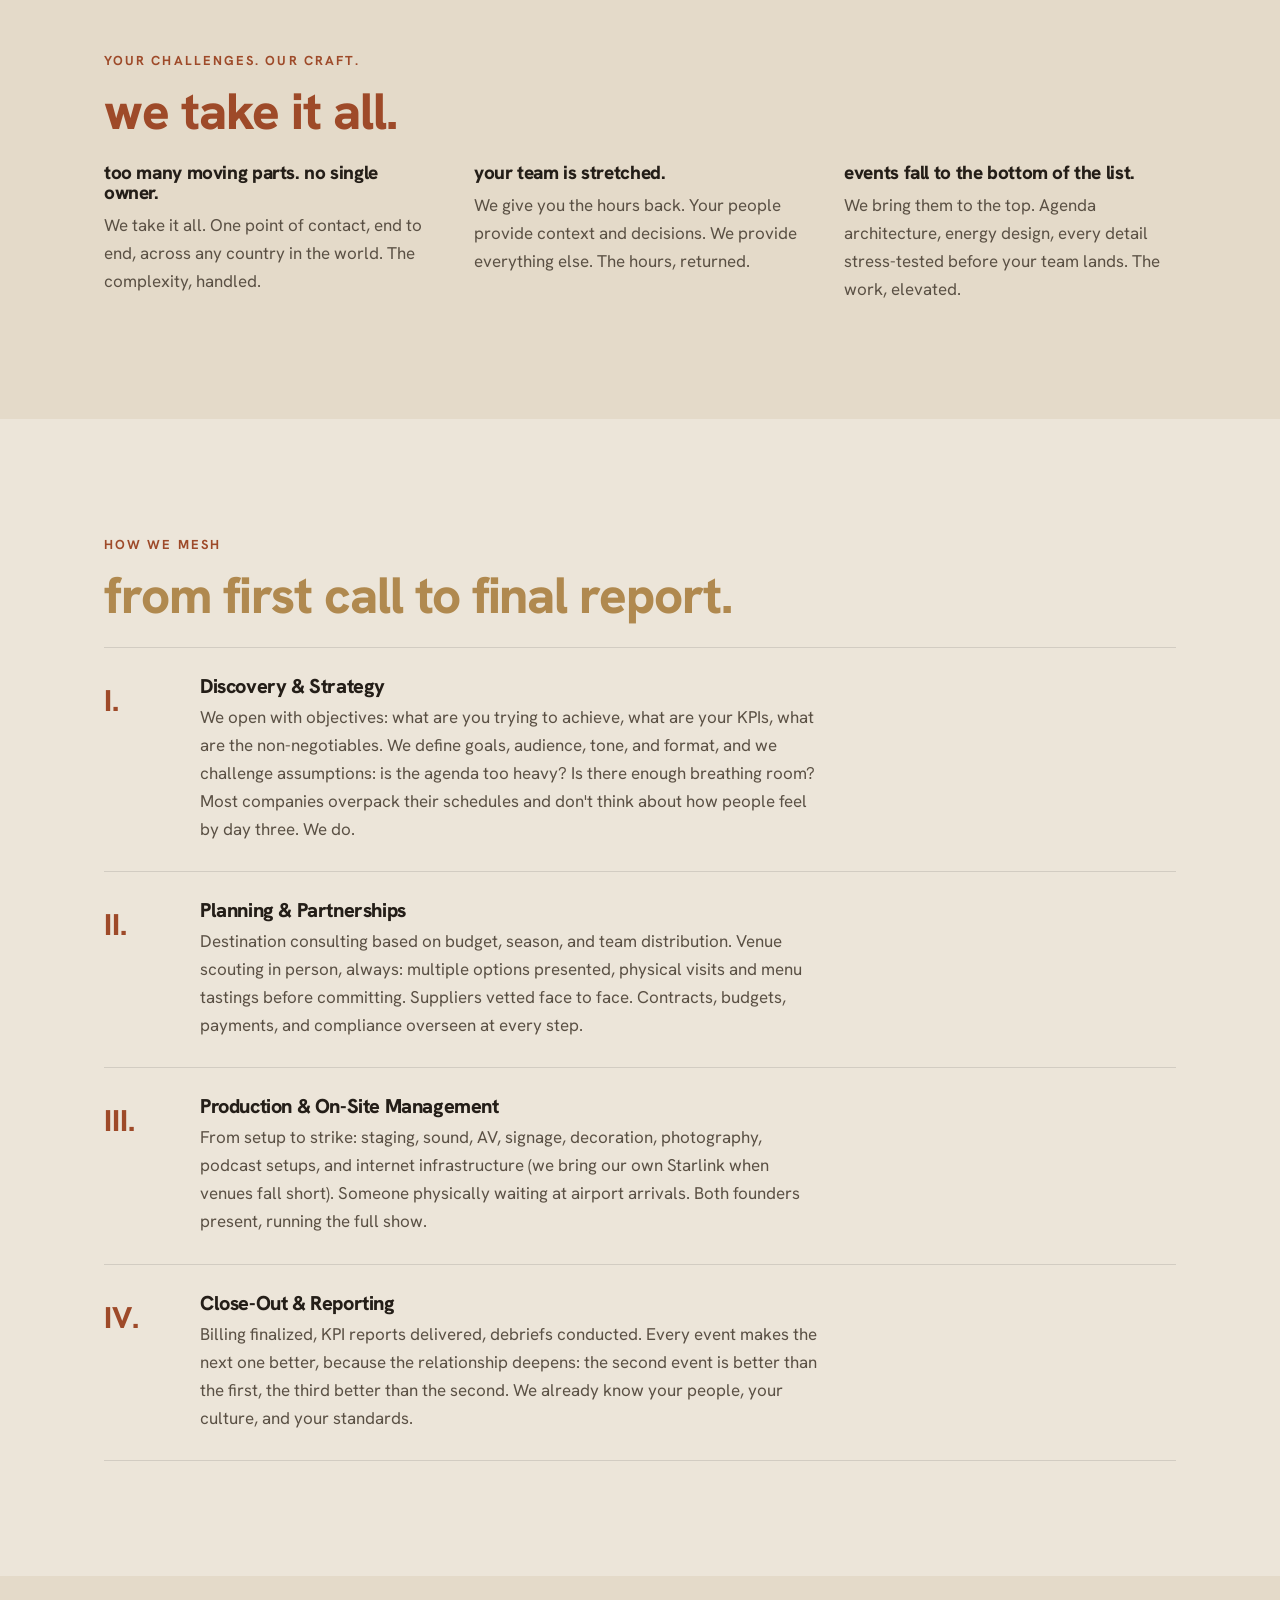
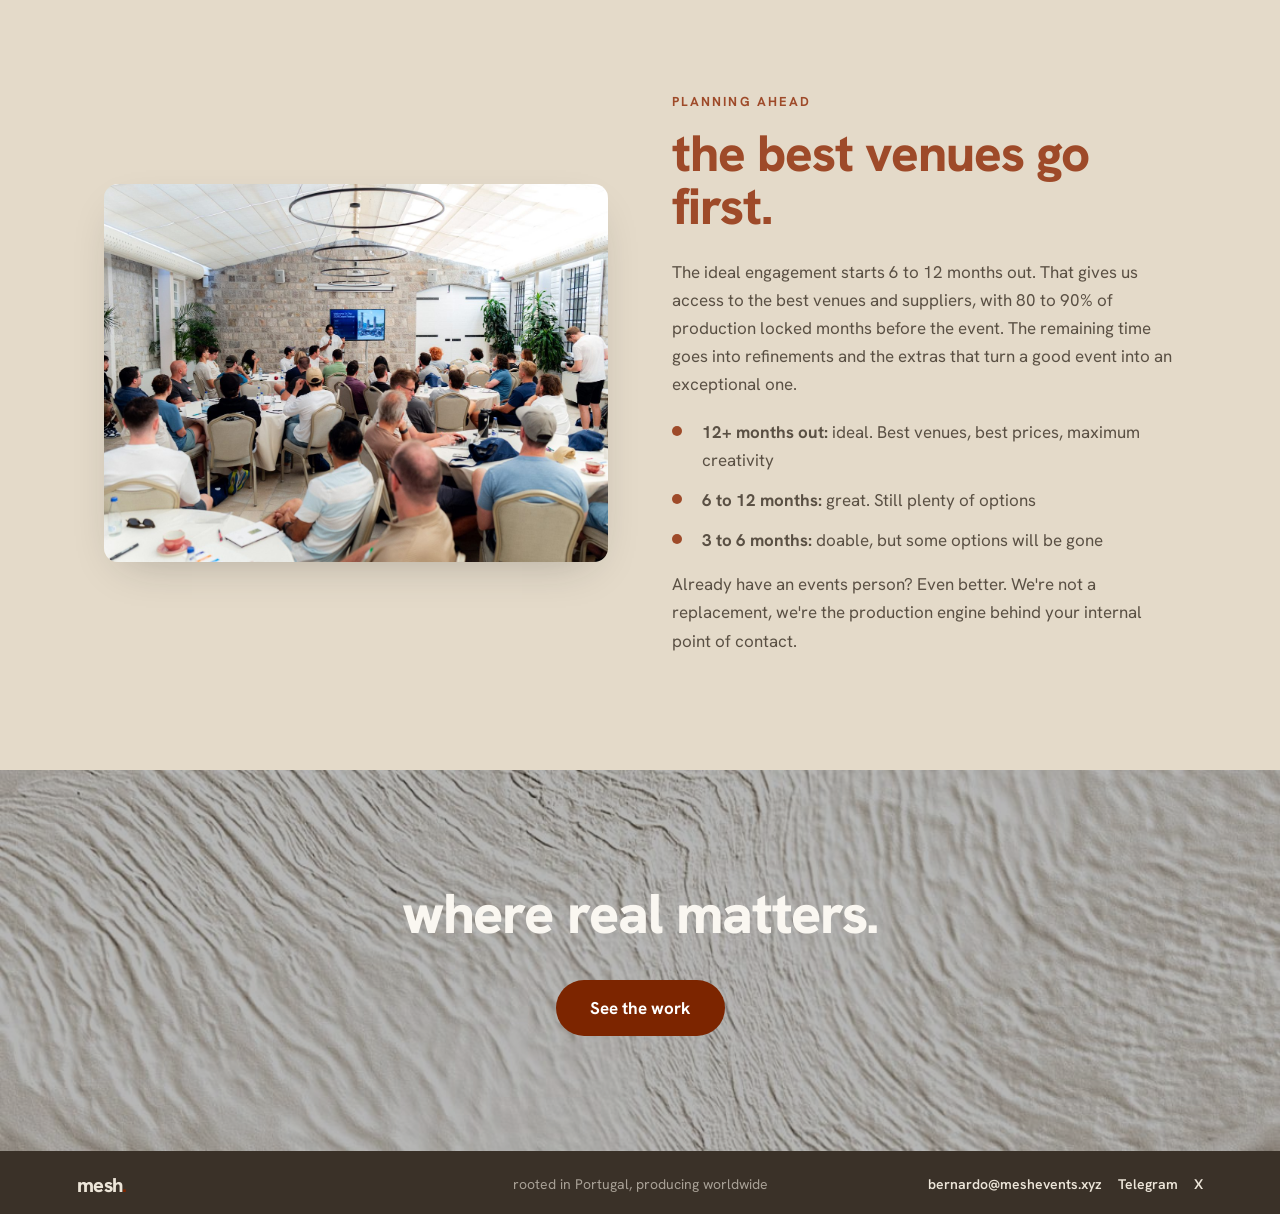
==== commit c379e62b: "Final reviewed version: honest positioning, unified footer, contact trio, all copy rounds" ====
--- a/about.html
+++ b/about.html
@@ -138,8 +138,8 @@
 <footer>
   <div class="wrap foot-inner">
     <div class="foot-logo">mesh<span>.</span></div>
-    <div>boutique by choice. committed to each partnership.</div>
-    <div style="display:flex;gap:16px;flex-wrap:wrap"><a href="mailto:bernardo@meshevents.xyz">bernardo@meshevents.xyz</a><a href="https://t.me/BernardoRM" target="_blank" rel="noopener">Telegram</a><a href="https://x.com/bernardorm5" target="_blank" rel="noopener">X</a></div>
+    <div class="ftag">rooted in Portugal, producing worldwide</div>
+    <div class="fright"><a href="mailto:bernardo@meshevents.xyz">bernardo@meshevents.xyz</a><a href="https://t.me/BernardoRM" target="_blank" rel="noopener">Telegram</a><a href="https://x.com/bernardorm5" target="_blank" rel="noopener">X</a></div>
   </div>
 </footer>
 
--- a/mesh.css
+++ b/mesh.css
@@ -18,8 +18,9 @@
 }
 
 * { margin: 0; padding: 0; box-sizing: border-box; }
-html { scroll-behavior: smooth; }
+html { scroll-behavior: smooth; background: #3A3128; }
 body {
+  min-height: 100vh; display: flex; flex-direction: column;
   font-family: 'Hanken Grotesk', 'Helvetica Neue', Arial, sans-serif;
   background: var(--paper);
   color: var(--ink);
@@ -216,10 +217,14 @@
 
 /* Footer */
 footer {
+  margin-top: auto;
   background: var(--espresso); color: rgba(243,243,241,0.72);
-  padding: 56px 0 40px; font-size: 14.5px;
-}
-footer .foot-inner { display: flex; flex-wrap: wrap; gap: 28px; justify-content: space-between; align-items: center; }
+  padding: 22px 6vw 18px; font-size: 14px;
+}
+footer .foot-inner { display: grid; grid-template-columns: 1fr auto 1fr; align-items: center; gap: 8px 24px; max-width: none; padding: 0; }
+footer .fright { display: flex; gap: 16px; justify-content: flex-end; align-items: center; flex-wrap: wrap; }
+footer .ftag { text-align: center; font-size: 14px; color: rgba(242,235,223,.6); white-space: nowrap; }
+@media (max-width: 800px) { footer .foot-inner { grid-template-columns: 1fr; text-align: center; justify-items: center; } footer .fright { justify-content: center; } }
 footer img { height: 26px; }
 footer a { color: var(--paper); font-weight: 600; }
 footer a:hover { color: var(--sand); }
@@ -234,7 +239,7 @@
 /* Typographic logo (nav + footer) */
 .nav-logo { font-size: 20px; font-weight: 800; letter-spacing: -0.03em; color: var(--ink); line-height: 1; }
 .nav-logo span { color: var(--teal-deep); }
-.foot-logo { font-size: 28px; font-weight: 800; letter-spacing: -0.03em; color: var(--paper); line-height: 1; }
+.foot-logo { font-size: 20px; font-weight: 800; letter-spacing: -0.03em; color: var(--paper); line-height: 1; }
 .foot-logo span { color: var(--teal-deep); }
 
 /* Typographic hero (v2 — replaces logo-over-photo) */
